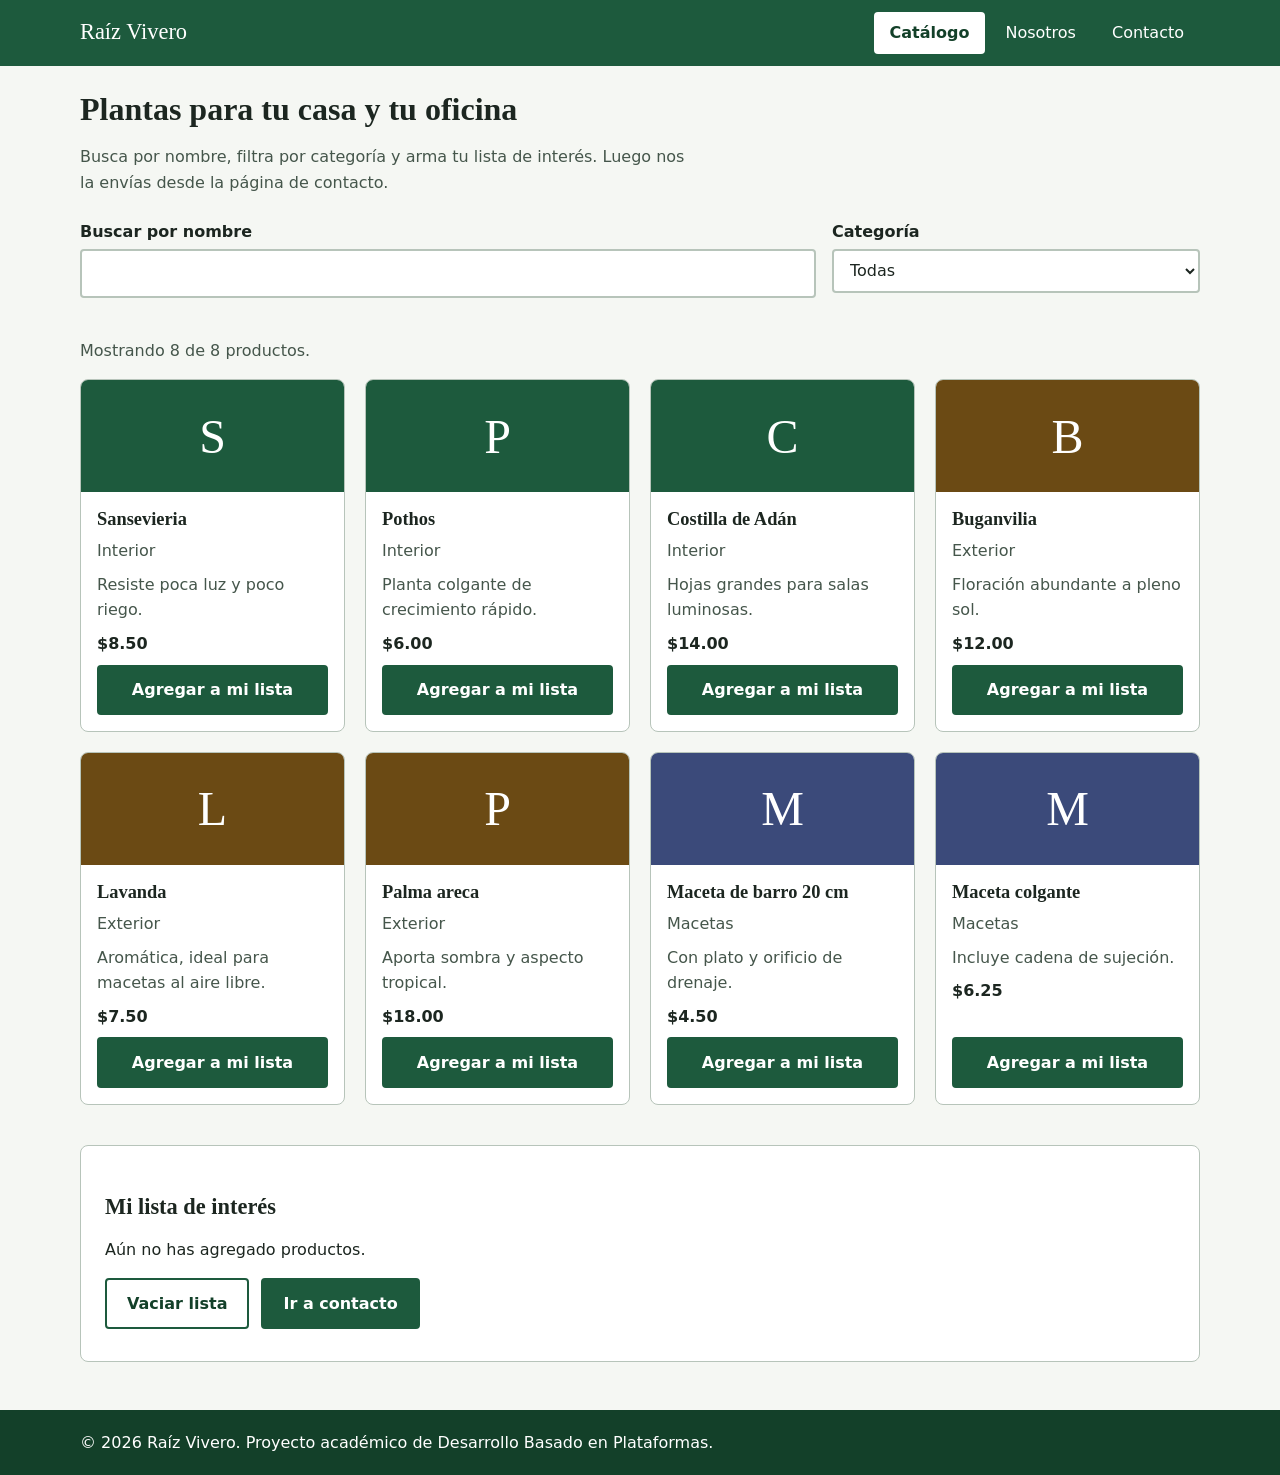
==== index.html @ 00fa0430 "Add files via upload" ====
<!DOCTYPE html>
<html lang="es">
<head>
  <meta charset="utf-8">
  <meta name="viewport" content="width=device-width, initial-scale=1">
  <title>Catálogo | Raíz Vivero</title>
  <meta name="description" content="Catálogo de plantas y macetas con búsqueda y filtros.">
  <link rel="stylesheet" href="css/styles.css">
</head>
<body>
  <a class="salto" href="#contenido">Saltar al contenido</a>
  <header class="cabecera">
    <div class="contenedor barra">
      <p class="marca">Raíz Vivero</p>
      <button class="menu-boton" type="button" aria-expanded="false" aria-controls="menu">Menú</button>
      <nav aria-label="Principal">
        <ul id="menu" class="menu">
          <li><a href="index.html" aria-current="page">Catálogo</a></li>
          <li><a href="nosotros.html">Nosotros</a></li>
          <li><a href="contacto.html">Contacto</a></li>
        </ul>
      </nav>
    </div>
  </header>
  <main id="contenido" class="contenedor">
    <h1>Plantas para tu casa y tu oficina</h1>
    <p class="intro">Busca por nombre, filtra por categoría y arma tu lista de interés. Luego nos la envías desde la página de contacto.</p>

    <section aria-labelledby="t-filtros" class="filtros">
      <h2 id="t-filtros" class="oculto">Buscar y filtrar</h2>
      <div class="campo">
        <label for="buscar">Buscar por nombre</label>
        <input type="search" id="buscar" name="buscar" autocomplete="off">
      </div>
      <div class="campo">
        <label for="categoria">Categoría</label>
        <select id="categoria" name="categoria">
          <option value="todas">Todas</option>
          <option value="interior">Plantas de interior</option>
          <option value="exterior">Plantas de exterior</option>
          <option value="macetas">Macetas</option>
        </select>
      </div>
    </section>

    <p id="estado" role="status" class="estado"></p>
    <section aria-labelledby="t-productos">
      <h2 id="t-productos" class="oculto">Productos</h2>
      <ul id="productos" class="rejilla"></ul>
    </section>

    <section aria-labelledby="t-lista" class="lista-interes">
      <h2 id="t-lista">Mi lista de interés</h2>
      <p id="lista-vacia">Aún no has agregado productos.</p>
      <ul id="lista"></ul>
      <p class="acciones">
        <button type="button" id="vaciar" class="boton boton-sec">Vaciar lista</button>
        <a class="boton" href="contacto.html">Ir a contacto</a>
      </p>
    </section>
  </main>
  <footer class="pie">
    <div class="contenedor">
      <p>&copy; 2026 Raíz Vivero. Proyecto académico de Desarrollo Basado en Plataformas.</p>
    </div>
  </footer>
  <script src="js/main.js" defer></script>
  <script src="js/catalogo.js" defer></script>
</body>
</html>
---- css/styles.css ----
:root {
  --fondo: #f5f7f3;
  --texto: #1c2620;
  --texto-suave: #45564b;
  --verde: #1d5a3d;
  --verde-osc: #134029;
  --borde: #b7c4ba;
  --blanco: #ffffff;
  --error: #9b1c1c;
  --foco: #0a4fc4;
  --c-interior: #1d5a3d;
  --c-exterior: #6b4a14;
  --c-macetas: #3b4a7a;
}
*, *::before, *::after { box-sizing: border-box; }
body { margin: 0; background: var(--fondo); color: var(--texto); font: 1rem/1.6 system-ui, "Segoe UI", Arial, sans-serif; }
h1, h2, h3, .marca { font-family: Georgia, "Times New Roman", serif; line-height: 1.2; }
h1 { font-size: 2rem; margin: 1.5rem 0 .5rem; }
h2 { font-size: 1.4rem; margin: 2rem 0 .75rem; }
.contenedor { width: min(100% - 2rem, 70rem); margin-inline: auto; }
.intro { max-width: 60ch; color: var(--texto-suave); }
.oculto { position: absolute; width: 1px; height: 1px; overflow: hidden; clip: rect(0 0 0 0); white-space: nowrap; }

a { color: var(--verde); }
:focus-visible { outline: 3px solid var(--foco); outline-offset: 2px; }
.salto { position: absolute; left: .5rem; top: -4rem; background: var(--blanco); padding: .5rem 1rem; z-index: 10; }
.salto:focus { top: .5rem; }

/* Cabecera y navegación (Flexbox) */
.cabecera { background: var(--verde); color: var(--blanco); }
.barra { display: flex; align-items: center; justify-content: space-between; flex-wrap: wrap; gap: .5rem; padding-block: .75rem; }
.marca { font-size: 1.4rem; margin: 0; }
.menu { display: flex; gap: .25rem; list-style: none; margin: 0; padding: 0; }
.menu a { display: block; padding: .5rem 1rem; color: var(--blanco); text-decoration: none; border-radius: .25rem; }
.menu a:hover { background: var(--verde-osc); }
.menu a[aria-current="page"] { background: var(--blanco); color: var(--verde-osc); font-weight: 700; }
.menu-boton { display: none; font: inherit; background: transparent; color: var(--blanco); border: 2px solid var(--blanco); border-radius: .25rem; padding: .4rem 1rem; cursor: pointer; }

/* Filtros y catálogo (Grid) */
.filtros { display: grid; grid-template-columns: 2fr 1fr; gap: 1rem; margin-block: 1.5rem; }
.campo { display: flex; flex-direction: column; gap: .25rem; margin-bottom: 1rem; }
.campo label { font-weight: 600; }
input, select, textarea { font: inherit; padding: .6rem .75rem; border: 2px solid var(--borde); border-radius: .25rem; background: var(--blanco); color: var(--texto); }
.estado { color: var(--texto-suave); }
.rejilla { display: grid; grid-template-columns: repeat(auto-fill, minmax(15rem, 1fr)); gap: 1.25rem; list-style: none; margin: 0; padding: 0; }
.tarjeta { background: var(--blanco); border: 1px solid var(--borde); border-radius: .5rem; overflow: hidden; display: flex; flex-direction: column; height: 100%; }
.tarjeta-img { display: grid; place-items: center; height: 7rem; font: 3rem Georgia, serif; color: var(--blanco); }
.cat-interior { background: var(--c-interior); }
.cat-exterior { background: var(--c-exterior); }
.cat-macetas { background: var(--c-macetas); }
.tarjeta-cuerpo { padding: 1rem; display: flex; flex-direction: column; gap: .5rem; flex: 1; }
.tarjeta h3 { margin: 0; font-size: 1.15rem; }
.tarjeta p { margin: 0; color: var(--texto-suave); }
.precio { font-weight: 700; color: var(--texto) !important; }
.tarjeta .boton { margin-top: auto; }

/* Botones */
.boton { display: inline-block; font: inherit; font-weight: 600; text-align: center; text-decoration: none; padding: .65rem 1.25rem; border: 2px solid var(--verde); border-radius: .25rem; background: var(--verde); color: var(--blanco); cursor: pointer; }
.boton:hover { background: var(--verde-osc); border-color: var(--verde-osc); }
.boton-sec { background: var(--blanco); color: var(--verde-osc); }
.boton-sec:hover { background: #e4ece6; color: var(--verde-osc); }
.acciones { display: flex; flex-wrap: wrap; gap: .75rem; }
.lista-interes { background: var(--blanco); border: 1px solid var(--borde); border-radius: .5rem; padding: 1rem 1.5rem; margin-block: 2.5rem; }
.lista-interes li { margin-bottom: .5rem; }
.quitar { font: inherit; margin-left: .5rem; background: none; border: none; color: var(--error); text-decoration: underline; cursor: pointer; }

/* Formulario */
form { max-width: 38rem; }
fieldset { border: 1px solid var(--borde); border-radius: .5rem; margin: 0 0 1.5rem; padding: 1rem 1.25rem; background: var(--blanco); }
legend { font-weight: 700; padding-inline: .5rem; }
.error { color: var(--error); margin: 0; min-height: 0; font-size: .95rem; }
[aria-invalid="true"] { border-color: var(--error); }
.campo-check { flex-direction: row; flex-wrap: wrap; align-items: center; gap: .5rem; }
.campo-check input { width: 1.25rem; height: 1.25rem; }
.campo-check .error { flex-basis: 100%; }
.resumen, .exito { max-width: 38rem; padding: .75rem 1rem; border-radius: .25rem; border: 2px solid; }
.resumen { color: var(--error); background: #fdecec; border-color: var(--error); }
.exito { color: var(--verde-osc); background: #e4f2e9; border-color: var(--verde); }

/* Nosotros */
.tabla { border-collapse: collapse; width: min(100%, 30rem); background: var(--blanco); }
.tabla caption { text-align: left; font-weight: 600; padding-bottom: .5rem; }
.tabla th, .tabla td { border: 1px solid var(--borde); padding: .5rem .75rem; text-align: left; }
details { background: var(--blanco); border: 1px solid var(--borde); border-radius: .25rem; padding: .75rem 1rem; margin-bottom: .5rem; max-width: 44rem; }
summary { cursor: pointer; font-weight: 600; }

.pie { background: var(--verde-osc); color: var(--blanco); margin-top: 3rem; padding-block: 1.25rem; }
.pie p { margin: 0; }

/* Diseño adaptable (móvil primero en lo crítico) */
@media (max-width: 40rem) {
  .menu-boton { display: inline-block; }
  .menu { display: none; flex-direction: column; width: 100%; }
  .menu.abierto { display: flex; }
  nav { width: 100%; }
  .filtros { grid-template-columns: 1fr; }
  h1 { font-size: 1.6rem; }
}
@media (prefers-reduced-motion: reduce) { * { transition: none !important; animation: none !important; scroll-behavior: auto !important; } }
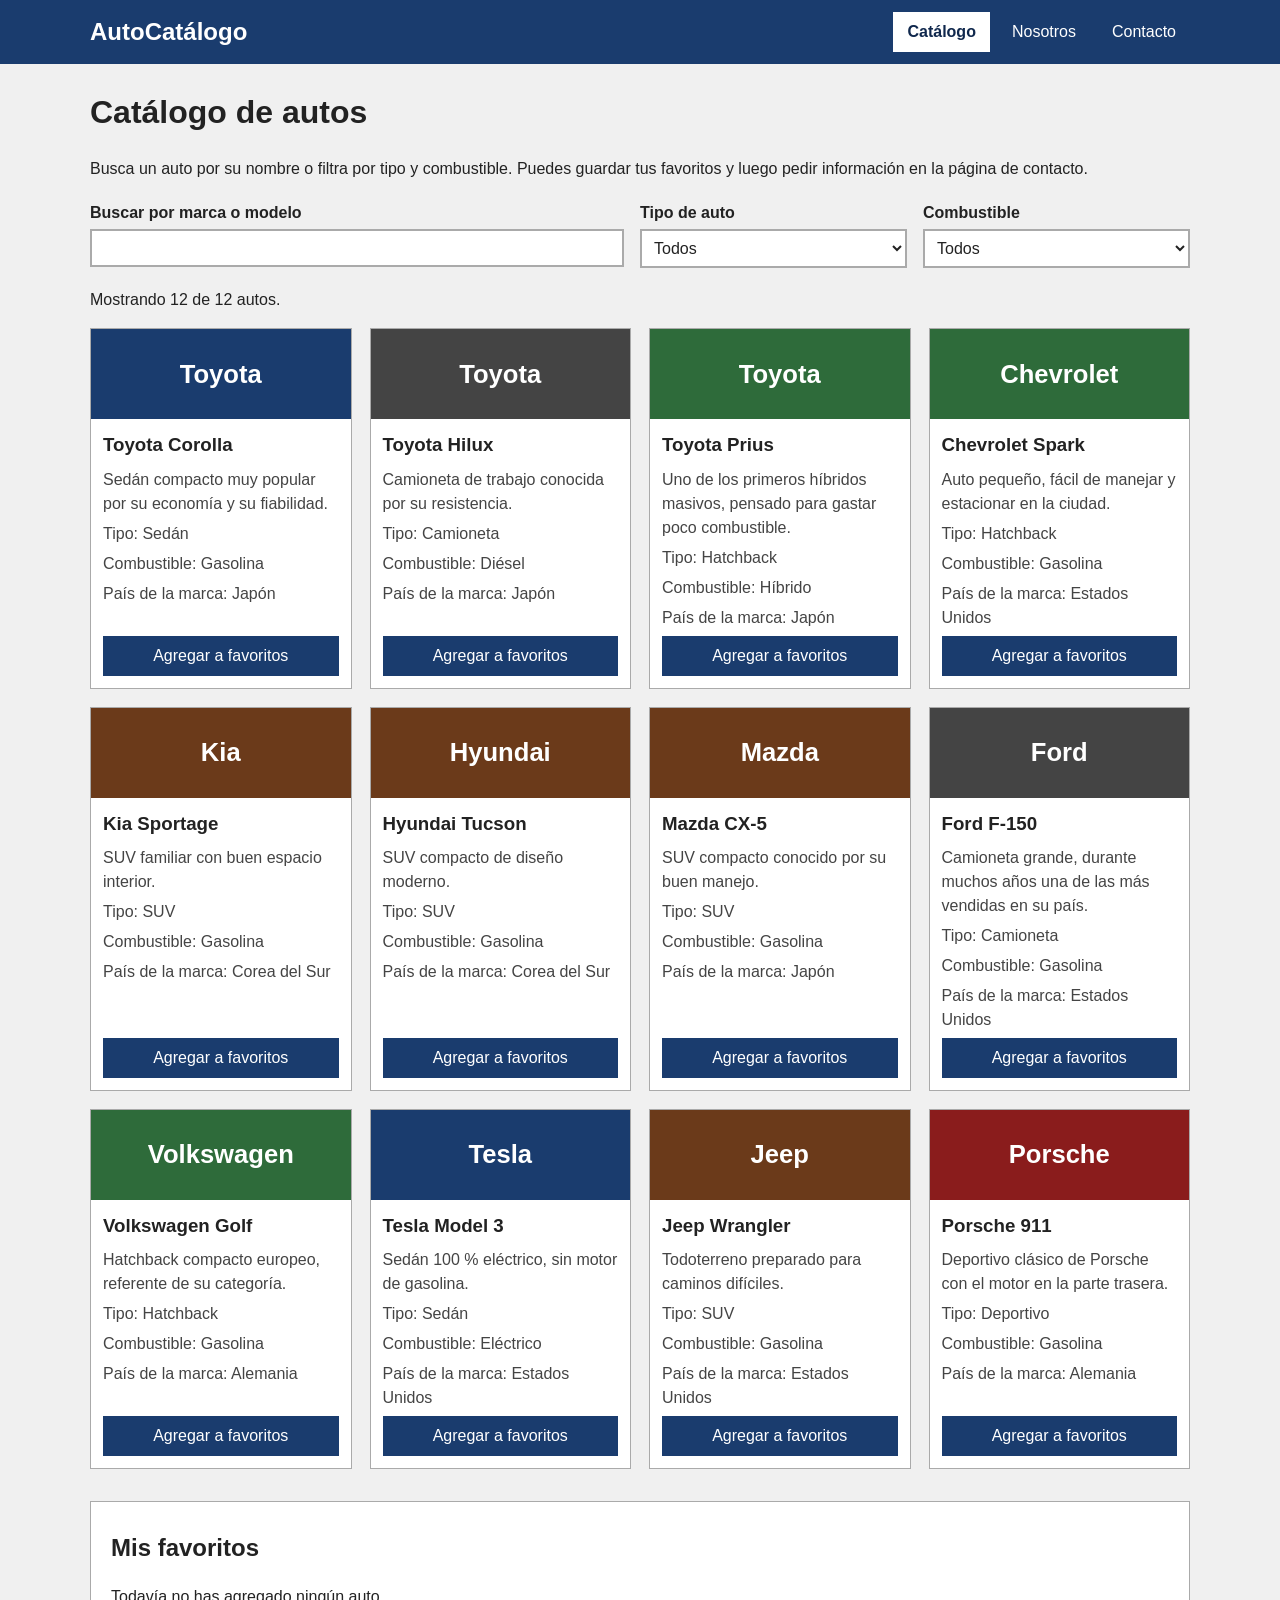
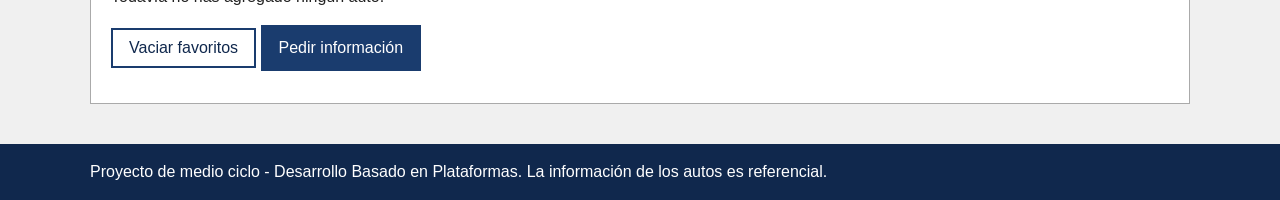
==== commit 5cb72bb4: "Add files via upload" ====
--- a/index.html
+++ b/index.html
@@ -3,15 +3,15 @@
 <head>
   <meta charset="utf-8">
   <meta name="viewport" content="width=device-width, initial-scale=1">
-  <title>Catálogo | Raíz Vivero</title>
-  <meta name="description" content="Catálogo de plantas y macetas con búsqueda y filtros.">
+  <title>Catálogo | AutoCatálogo</title>
+  <meta name="description" content="Catálogo de autos reales con búsqueda y filtros.">
   <link rel="stylesheet" href="css/styles.css">
 </head>
 <body>
   <a class="salto" href="#contenido">Saltar al contenido</a>
   <header class="cabecera">
     <div class="contenedor barra">
-      <p class="marca">Raíz Vivero</p>
+      <p class="logo">AutoCatálogo</p>
       <button class="menu-boton" type="button" aria-expanded="false" aria-controls="menu">Menú</button>
       <nav aria-label="Principal">
         <ul id="menu" class="menu">
@@ -23,47 +23,60 @@
     </div>
   </header>
   <main id="contenido" class="contenedor">
-    <h1>Plantas para tu casa y tu oficina</h1>
-    <p class="intro">Busca por nombre, filtra por categoría y arma tu lista de interés. Luego nos la envías desde la página de contacto.</p>
+    <h1>Catálogo de autos</h1>
+    <p>Busca un auto por su nombre o filtra por tipo y combustible. Puedes guardar tus favoritos y luego pedir información en la página de contacto.</p>
 
     <section aria-labelledby="t-filtros" class="filtros">
       <h2 id="t-filtros" class="oculto">Buscar y filtrar</h2>
       <div class="campo">
-        <label for="buscar">Buscar por nombre</label>
+        <label for="buscar">Buscar por marca o modelo</label>
         <input type="search" id="buscar" name="buscar" autocomplete="off">
       </div>
       <div class="campo">
-        <label for="categoria">Categoría</label>
-        <select id="categoria" name="categoria">
-          <option value="todas">Todas</option>
-          <option value="interior">Plantas de interior</option>
-          <option value="exterior">Plantas de exterior</option>
-          <option value="macetas">Macetas</option>
+        <label for="tipo">Tipo de auto</label>
+        <select id="tipo" name="tipo">
+          <option value="todos">Todos</option>
+          <option value="Sedán">Sedán</option>
+          <option value="Hatchback">Hatchback</option>
+          <option value="SUV">SUV</option>
+          <option value="Camioneta">Camioneta</option>
+          <option value="Deportivo">Deportivo</option>
+        </select>
+      </div>
+      <div class="campo">
+        <label for="combustible">Combustible</label>
+        <select id="combustible" name="combustible">
+          <option value="todos">Todos</option>
+          <option value="Gasolina">Gasolina</option>
+          <option value="Diésel">Diésel</option>
+          <option value="Híbrido">Híbrido</option>
+          <option value="Eléctrico">Eléctrico</option>
         </select>
       </div>
     </section>
 
-    <p id="estado" role="status" class="estado"></p>
-    <section aria-labelledby="t-productos">
-      <h2 id="t-productos" class="oculto">Productos</h2>
-      <ul id="productos" class="rejilla"></ul>
+    <p id="estado" role="status"></p>
+    <section aria-labelledby="t-autos">
+      <h2 id="t-autos" class="oculto">Lista de autos</h2>
+      <ul id="autos" class="rejilla"></ul>
     </section>
 
-    <section aria-labelledby="t-lista" class="lista-interes">
-      <h2 id="t-lista">Mi lista de interés</h2>
-      <p id="lista-vacia">Aún no has agregado productos.</p>
-      <ul id="lista"></ul>
-      <p class="acciones">
-        <button type="button" id="vaciar" class="boton boton-sec">Vaciar lista</button>
-        <a class="boton" href="contacto.html">Ir a contacto</a>
+    <section aria-labelledby="t-fav" class="favoritos">
+      <h2 id="t-fav">Mis favoritos</h2>
+      <p id="fav-vacio">Todavía no has agregado ningún auto.</p>
+      <ul id="favoritos"></ul>
+      <p>
+        <button type="button" id="vaciar" class="boton boton-sec">Vaciar favoritos</button>
+        <a class="boton" href="contacto.html">Pedir información</a>
       </p>
     </section>
   </main>
   <footer class="pie">
     <div class="contenedor">
-      <p>&copy; 2026 Raíz Vivero. Proyecto académico de Desarrollo Basado en Plataformas.</p>
+      <p>Proyecto de medio ciclo - Desarrollo Basado en Plataformas. La información de los autos es referencial.</p>
     </div>
   </footer>
+  <script src="js/datos.js" defer></script>
   <script src="js/main.js" defer></script>
   <script src="js/catalogo.js" defer></script>
 </body>
--- a/css/styles.css
+++ b/css/styles.css
@@ -1,99 +1,105 @@
+/* Estilos de AutoCatálogo - proyecto de medio ciclo */
 :root {
-  --fondo: #f5f7f3;
-  --texto: #1c2620;
-  --texto-suave: #45564b;
-  --verde: #1d5a3d;
-  --verde-osc: #134029;
-  --borde: #b7c4ba;
-  --blanco: #ffffff;
-  --error: #9b1c1c;
-  --foco: #0a4fc4;
-  --c-interior: #1d5a3d;
-  --c-exterior: #6b4a14;
-  --c-macetas: #3b4a7a;
+  --azul: #1a3c6e;
+  --azul-oscuro: #10284d;
+  --fondo: #f0f0f0;
+  --texto: #222222;
+  --gris: #444444;
+  --borde: #aaaaaa;
+  --error: #a00000;
+  --foco: #0b4fc4;
 }
-*, *::before, *::after { box-sizing: border-box; }
-body { margin: 0; background: var(--fondo); color: var(--texto); font: 1rem/1.6 system-ui, "Segoe UI", Arial, sans-serif; }
-h1, h2, h3, .marca { font-family: Georgia, "Times New Roman", serif; line-height: 1.2; }
-h1 { font-size: 2rem; margin: 1.5rem 0 .5rem; }
-h2 { font-size: 1.4rem; margin: 2rem 0 .75rem; }
-.contenedor { width: min(100% - 2rem, 70rem); margin-inline: auto; }
-.intro { max-width: 60ch; color: var(--texto-suave); }
+
+* { box-sizing: border-box; }
+
+body {
+  margin: 0;
+  font-family: Arial, Helvetica, sans-serif;
+  line-height: 1.5;
+  background: var(--fondo);
+  color: var(--texto);
+}
+
+.contenedor { width: 90%; max-width: 1100px; margin: 0 auto; }
+h1 { margin-top: 24px; }
+a { color: var(--azul); }
+:focus-visible { outline: 3px solid var(--foco); outline-offset: 2px; }
+
+/* para ocultar texto solo visualmente (lo leen los lectores de pantalla) */
 .oculto { position: absolute; width: 1px; height: 1px; overflow: hidden; clip: rect(0 0 0 0); white-space: nowrap; }
+.salto { position: absolute; left: 8px; top: -60px; background: #fff; padding: 8px 12px; }
+.salto:focus { top: 8px; }
 
-a { color: var(--verde); }
-:focus-visible { outline: 3px solid var(--foco); outline-offset: 2px; }
-.salto { position: absolute; left: .5rem; top: -4rem; background: var(--blanco); padding: .5rem 1rem; z-index: 10; }
-.salto:focus { top: .5rem; }
+/* Cabecera y menú con Flexbox */
+.cabecera { background: var(--azul); color: #fff; }
+.cabecera :focus-visible { outline-color: #fff; }
+.barra { display: flex; justify-content: space-between; align-items: center; flex-wrap: wrap; padding: 12px 0; }
+.logo { margin: 0; font-size: 1.5rem; font-weight: bold; }
+.menu { display: flex; gap: 8px; list-style: none; margin: 0; padding: 0; }
+.menu a { display: block; padding: 8px 14px; color: #fff; text-decoration: none; }
+.menu a:hover { background: var(--azul-oscuro); }
+.menu a[aria-current="page"] { background: #fff; color: var(--azul-oscuro); font-weight: bold; }
+.menu-boton { display: none; font-size: 1rem; background: none; color: #fff; border: 2px solid #fff; padding: 6px 14px; cursor: pointer; }
 
-/* Cabecera y navegación (Flexbox) */
-.cabecera { background: var(--verde); color: var(--blanco); }
-.barra { display: flex; align-items: center; justify-content: space-between; flex-wrap: wrap; gap: .5rem; padding-block: .75rem; }
-.marca { font-size: 1.4rem; margin: 0; }
-.menu { display: flex; gap: .25rem; list-style: none; margin: 0; padding: 0; }
-.menu a { display: block; padding: .5rem 1rem; color: var(--blanco); text-decoration: none; border-radius: .25rem; }
-.menu a:hover { background: var(--verde-osc); }
-.menu a[aria-current="page"] { background: var(--blanco); color: var(--verde-osc); font-weight: 700; }
-.menu-boton { display: none; font: inherit; background: transparent; color: var(--blanco); border: 2px solid var(--blanco); border-radius: .25rem; padding: .4rem 1rem; cursor: pointer; }
+/* Filtros */
+.filtros { display: grid; grid-template-columns: 2fr 1fr 1fr; gap: 16px; margin: 20px 0; }
+.campo { display: flex; flex-direction: column; margin-bottom: 14px; }
+.filtros .campo { margin-bottom: 0; }
+label { font-weight: bold; margin-bottom: 4px; }
+input, select, textarea { font-size: 1rem; font-family: inherit; padding: 8px; border: 2px solid var(--borde); background: #fff; color: var(--texto); }
 
-/* Filtros y catálogo (Grid) */
-.filtros { display: grid; grid-template-columns: 2fr 1fr; gap: 1rem; margin-block: 1.5rem; }
-.campo { display: flex; flex-direction: column; gap: .25rem; margin-bottom: 1rem; }
-.campo label { font-weight: 600; }
-input, select, textarea { font: inherit; padding: .6rem .75rem; border: 2px solid var(--borde); border-radius: .25rem; background: var(--blanco); color: var(--texto); }
-.estado { color: var(--texto-suave); }
-.rejilla { display: grid; grid-template-columns: repeat(auto-fill, minmax(15rem, 1fr)); gap: 1.25rem; list-style: none; margin: 0; padding: 0; }
-.tarjeta { background: var(--blanco); border: 1px solid var(--borde); border-radius: .5rem; overflow: hidden; display: flex; flex-direction: column; height: 100%; }
-.tarjeta-img { display: grid; place-items: center; height: 7rem; font: 3rem Georgia, serif; color: var(--blanco); }
-.cat-interior { background: var(--c-interior); }
-.cat-exterior { background: var(--c-exterior); }
-.cat-macetas { background: var(--c-macetas); }
-.tarjeta-cuerpo { padding: 1rem; display: flex; flex-direction: column; gap: .5rem; flex: 1; }
-.tarjeta h3 { margin: 0; font-size: 1.15rem; }
-.tarjeta p { margin: 0; color: var(--texto-suave); }
-.precio { font-weight: 700; color: var(--texto) !important; }
+/* Catálogo con Grid */
+.rejilla { display: grid; grid-template-columns: repeat(auto-fill, minmax(230px, 1fr)); gap: 18px; list-style: none; padding: 0; margin: 0; }
+.tarjeta { background: #fff; border: 1px solid var(--borde); display: flex; flex-direction: column; }
+.tarjeta-marca { display: flex; align-items: center; justify-content: center; height: 90px; color: #fff; font-size: 1.6rem; font-weight: bold; }
+.t-Sedán { background: #1a3c6e; }
+.t-Hatchback { background: #2e6b3a; }
+.t-SUV { background: #6b3a1a; }
+.t-Camioneta { background: #444444; }
+.t-Deportivo { background: #8a1c1c; }
+.tarjeta-cuerpo { padding: 12px; display: flex; flex-direction: column; flex: 1; }
+.tarjeta h3 { margin: 0 0 8px; }
+.tarjeta p { margin: 0 0 6px; color: var(--gris); }
 .tarjeta .boton { margin-top: auto; }
 
 /* Botones */
-.boton { display: inline-block; font: inherit; font-weight: 600; text-align: center; text-decoration: none; padding: .65rem 1.25rem; border: 2px solid var(--verde); border-radius: .25rem; background: var(--verde); color: var(--blanco); cursor: pointer; }
-.boton:hover { background: var(--verde-osc); border-color: var(--verde-osc); }
-.boton-sec { background: var(--blanco); color: var(--verde-osc); }
-.boton-sec:hover { background: #e4ece6; color: var(--verde-osc); }
-.acciones { display: flex; flex-wrap: wrap; gap: .75rem; }
-.lista-interes { background: var(--blanco); border: 1px solid var(--borde); border-radius: .5rem; padding: 1rem 1.5rem; margin-block: 2.5rem; }
-.lista-interes li { margin-bottom: .5rem; }
-.quitar { font: inherit; margin-left: .5rem; background: none; border: none; color: var(--error); text-decoration: underline; cursor: pointer; }
+.boton { display: inline-block; font-size: 1rem; font-family: inherit; text-align: center; text-decoration: none; padding: 9px 16px; background: var(--azul); color: #fff; border: 2px solid var(--azul); cursor: pointer; }
+.boton:hover { background: var(--azul-oscuro); border-color: var(--azul-oscuro); }
+.boton-sec { background: #fff; color: var(--azul-oscuro); }
+.boton-sec:hover { background: #dde6f3; color: var(--azul-oscuro); }
+.quitar { font-size: 1rem; font-family: inherit; background: none; border: none; color: var(--error); text-decoration: underline; cursor: pointer; }
+
+.favoritos { background: #fff; border: 1px solid var(--borde); padding: 8px 20px 16px; margin: 32px 0; }
 
 /* Formulario */
-form { max-width: 38rem; }
-fieldset { border: 1px solid var(--borde); border-radius: .5rem; margin: 0 0 1.5rem; padding: 1rem 1.25rem; background: var(--blanco); }
-legend { font-weight: 700; padding-inline: .5rem; }
-.error { color: var(--error); margin: 0; min-height: 0; font-size: .95rem; }
+form { max-width: 600px; }
+fieldset { background: #fff; border: 1px solid var(--borde); margin-bottom: 20px; padding: 12px 16px; }
+legend { font-weight: bold; }
+.error { color: var(--error); margin: 4px 0 0; }
 [aria-invalid="true"] { border-color: var(--error); }
-.campo-check { flex-direction: row; flex-wrap: wrap; align-items: center; gap: .5rem; }
-.campo-check input { width: 1.25rem; height: 1.25rem; }
+.campo-check { flex-direction: row; flex-wrap: wrap; align-items: center; gap: 8px; }
+.campo-check input { width: 20px; height: 20px; }
 .campo-check .error { flex-basis: 100%; }
-.resumen, .exito { max-width: 38rem; padding: .75rem 1rem; border-radius: .25rem; border: 2px solid; }
-.resumen { color: var(--error); background: #fdecec; border-color: var(--error); }
-.exito { color: var(--verde-osc); background: #e4f2e9; border-color: var(--verde); }
+.resumen, .exito { max-width: 600px; padding: 10px 14px; border: 2px solid; }
+.resumen { background: #fdeaea; color: var(--error); border-color: var(--error); }
+.exito { background: #e6f2e6; color: #1b4d1b; border-color: #1b4d1b; }
 
-/* Nosotros */
-.tabla { border-collapse: collapse; width: min(100%, 30rem); background: var(--blanco); }
-.tabla caption { text-align: left; font-weight: 600; padding-bottom: .5rem; }
-.tabla th, .tabla td { border: 1px solid var(--borde); padding: .5rem .75rem; text-align: left; }
-details { background: var(--blanco); border: 1px solid var(--borde); border-radius: .25rem; padding: .75rem 1rem; margin-bottom: .5rem; max-width: 44rem; }
-summary { cursor: pointer; font-weight: 600; }
+/* Página Nosotros */
+.tabla { border-collapse: collapse; background: #fff; width: 100%; max-width: 600px; }
+.tabla caption { text-align: left; font-weight: bold; padding-bottom: 6px; }
+.tabla th, .tabla td { border: 1px solid var(--borde); padding: 8px; text-align: left; }
+details { background: #fff; border: 1px solid var(--borde); padding: 10px 14px; margin-bottom: 8px; max-width: 700px; }
+summary { cursor: pointer; font-weight: bold; }
 
-.pie { background: var(--verde-osc); color: var(--blanco); margin-top: 3rem; padding-block: 1.25rem; }
+.pie { background: var(--azul-oscuro); color: #fff; margin-top: 40px; padding: 16px 0; }
 .pie p { margin: 0; }
 
-/* Diseño adaptable (móvil primero en lo crítico) */
-@media (max-width: 40rem) {
+/* Diseño adaptable para celulares */
+@media (max-width: 640px) {
   .menu-boton { display: inline-block; }
-  .menu { display: none; flex-direction: column; width: 100%; }
+  nav { width: 100%; }
+  .menu { display: none; flex-direction: column; }
   .menu.abierto { display: flex; }
-  nav { width: 100%; }
   .filtros { grid-template-columns: 1fr; }
-  h1 { font-size: 1.6rem; }
 }
-@media (prefers-reduced-motion: reduce) { * { transition: none !important; animation: none !important; scroll-behavior: auto !important; } }
+@media (prefers-reduced-motion: reduce) { * { transition: none !important; animation: none !important; } }
